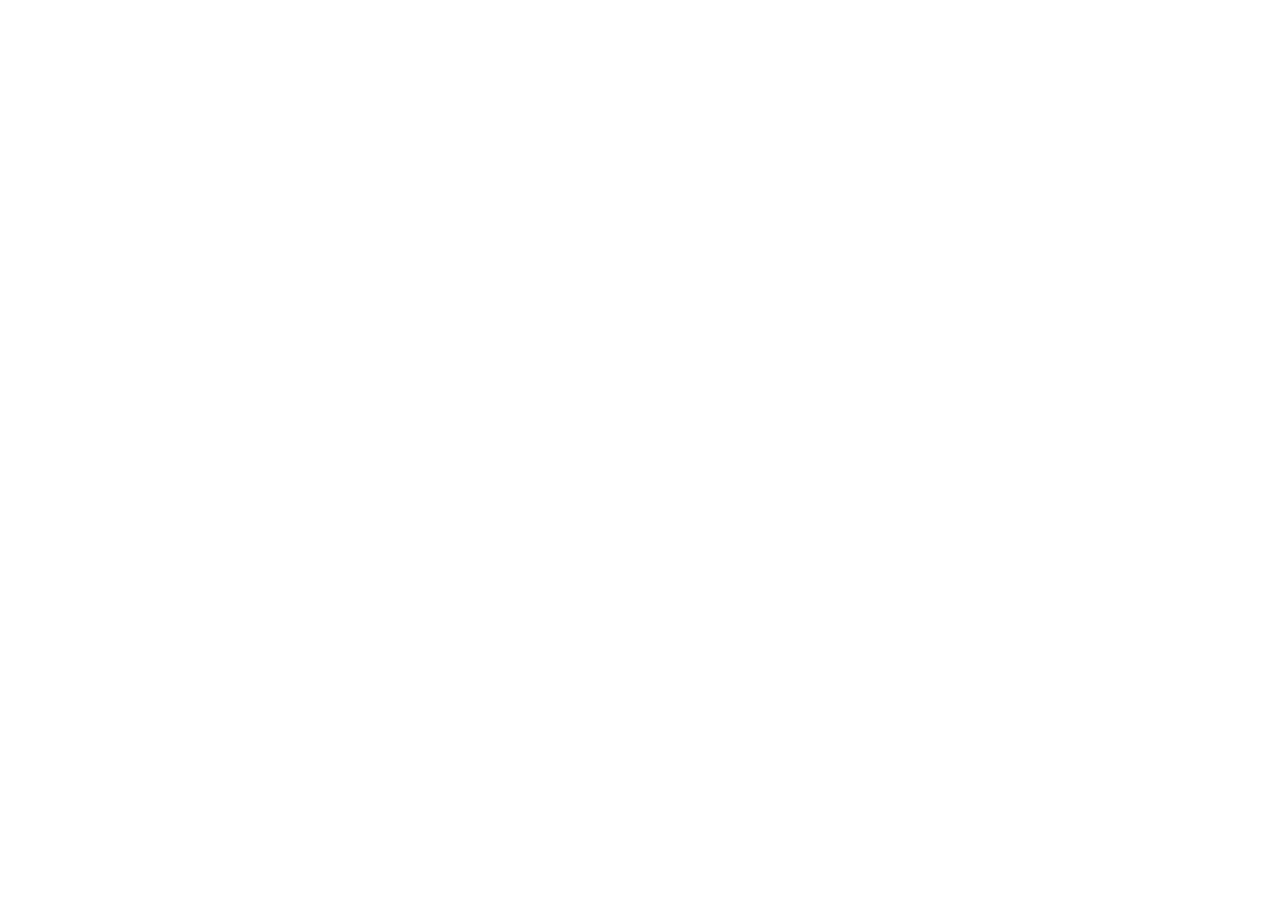
==== index.html @ 79343aa2 "Add static site, GitHub Pages workflow, deployment docs Made-with: Cursor" ====
<!DOCTYPE html>
<html lang="en">
<head>
    <meta charset="UTF-8">
    <meta name="viewport" content="width=device-width, initial-scale=1.0">
    <title>Rotharsteig</title>
    <style>
        html, body {
            margin: 0;
            padding: 0;
            width: 100%;
            height: 100%;
            overflow: hidden;
        }
        iframe {
            display: block;
            width: 100%;
            height: 100%;
            border: 0;
        }
    </style>
</head>
<body>
    <iframe src="https://www.google.com/maps/d/embed?mid=1tMYhOov-lUdzFzvPdeNLQQ5P7MlCr9I&ehbc=2E312F"></iframe>
</body>
</html>
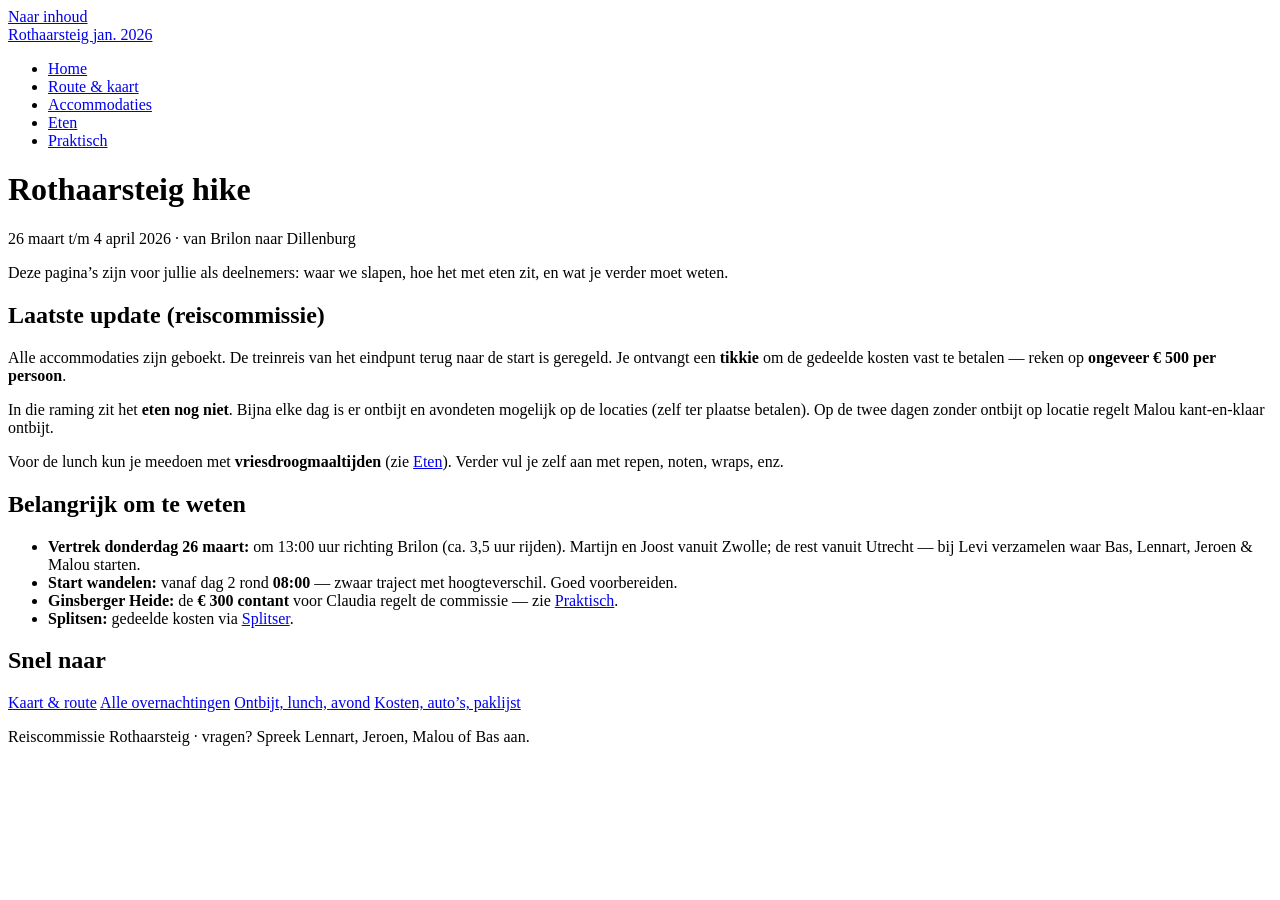
==== commit 6d4ee07d: "Update Splitser, auto’s, Claudia cash, GPX/paklijst, Wilgersdorf ontbijt, verrassing avond 1 Made-wi" ====
--- a/index.html
+++ b/index.html
@@ -1,26 +1,70 @@
 <!DOCTYPE html>
-<html lang="en">
+<html lang="nl">
 <head>
-    <meta charset="UTF-8">
-    <meta name="viewport" content="width=device-width, initial-scale=1.0">
-    <title>Rotharsteig</title>
-    <style>
-        html, body {
-            margin: 0;
-            padding: 0;
-            width: 100%;
-            height: 100%;
-            overflow: hidden;
-        }
-        iframe {
-            display: block;
-            width: 100%;
-            height: 100%;
-            border: 0;
-        }
-    </style>
+  <meta charset="UTF-8">
+  <meta name="viewport" content="width=device-width, initial-scale=1.0">
+  <title>Rothaarsteig — januari 2026</title>
+  <meta name="description" content="Informatie voor deelnemers: Rothaarsteig hike 26 maart t/m 4 april 2026.">
+  <link rel="preconnect" href="https://fonts.googleapis.com">
+  <link rel="preconnect" href="https://fonts.gstatic.com" crossorigin>
+  <link href="https://fonts.googleapis.com/css2?family=DM+Sans:ital,opsz,wght@0,9..40,400;0,9..40,600;1,9..40,400&family=Fraunces:ital,opsz,wght@0,9..144,500;0,9..144,600&display=swap" rel="stylesheet">
+  <link rel="stylesheet" href="assets/css/styles.css">
 </head>
 <body>
-    <iframe src="https://www.google.com/maps/d/embed?mid=1tMYhOov-lUdzFzvPdeNLQQ5P7MlCr9I&ehbc=2E312F"></iframe>
+  <a class="skip-link" href="#main">Naar inhoud</a>
+  <header class="site-header">
+    <div class="site-header__inner">
+      <a class="brand" href="index.html">Rothaarsteig <span>jan. 2026</span></a>
+      <nav aria-label="Hoofdmenu">
+        <ul class="nav">
+          <li><a href="index.html" aria-current="page">Home</a></li>
+          <li><a href="route.html">Route &amp; kaart</a></li>
+          <li><a href="accommodaties.html">Accommodaties</a></li>
+          <li><a href="eten.html">Eten</a></li>
+          <li><a href="praktisch.html">Praktisch</a></li>
+        </ul>
+      </nav>
+    </div>
+  </header>
+
+  <main id="main">
+    <div class="hero">
+      <h1>Rothaarsteig hike</h1>
+      <p class="lead">26 maart t/m 4 april 2026 · van Brilon naar Dillenburg</p>
+      <p class="muted">Deze pagina’s zijn voor jullie als deelnemers: waar we slapen, hoe het met eten zit, en wat je verder moet weten.</p>
+    </div>
+
+    <div class="grid-2">
+      <div class="card">
+        <h2>Laatste update (reiscommissie)</h2>
+        <p>Alle accommodaties zijn geboekt. De treinreis van het eindpunt terug naar de start is geregeld. Je ontvangt een <strong>tikkie</strong> om de gedeelde kosten vast te betalen — reken op <strong>ongeveer €&nbsp;500 per persoon</strong>.</p>
+        <p>In die raming zit het <strong>eten nog niet</strong>. Bijna elke dag is er ontbijt en avondeten mogelijk op de locaties (zelf ter plaatse betalen). Op de twee dagen zonder ontbijt op locatie regelt Malou kant-en-klaar ontbijt.</p>
+        <p>Voor de lunch kun je meedoen met <strong>vriesdroogmaaltijden</strong> (zie <a href="eten.html">Eten</a>). Verder vul je zelf aan met repen, noten, wraps, enz.</p>
+      </div>
+      <div class="card">
+        <h2>Belangrijk om te weten</h2>
+        <ul class="clean">
+          <li><strong>Vertrek donderdag 26 maart:</strong> om 13:00 uur richting Brilon (ca. 3,5 uur rijden). Martijn en Joost vanuit Zwolle; de rest vanuit Utrecht — bij Levi verzamelen waar Bas, Lennart, Jeroen &amp; Malou starten.</li>
+          <li><strong>Start wandelen:</strong> vanaf dag 2 rond <strong>08:00</strong> — zwaar traject met hoogteverschil. Goed voorbereiden.</li>
+          <li><strong>Ginsberger Heide:</strong> de <strong>€&nbsp;300 contant</strong> voor Claudia regelt de commissie — zie <a href="praktisch.html">Praktisch</a>.</li>
+          <li><strong>Splitsen:</strong> gedeelde kosten via <a href="praktisch.html#splitser">Splitser</a>.</li>
+        </ul>
+      </div>
+    </div>
+
+    <div class="card">
+      <h2>Snel naar</h2>
+      <div class="btn-row">
+        <a class="btn btn--primary" href="route.html">Kaart &amp; route</a>
+        <a class="btn btn--secondary" href="accommodaties.html">Alle overnachtingen</a>
+        <a class="btn btn--secondary" href="eten.html">Ontbijt, lunch, avond</a>
+        <a class="btn btn--secondary" href="praktisch.html">Kosten, auto’s, paklijst</a>
+      </div>
+    </div>
+  </main>
+
+  <footer class="site-footer">
+    <p>Reiscommissie Rothaarsteig · vragen? Spreek Lennart, Jeroen, Malou of Bas aan.</p>
+  </footer>
 </body>
-</html>+</html>
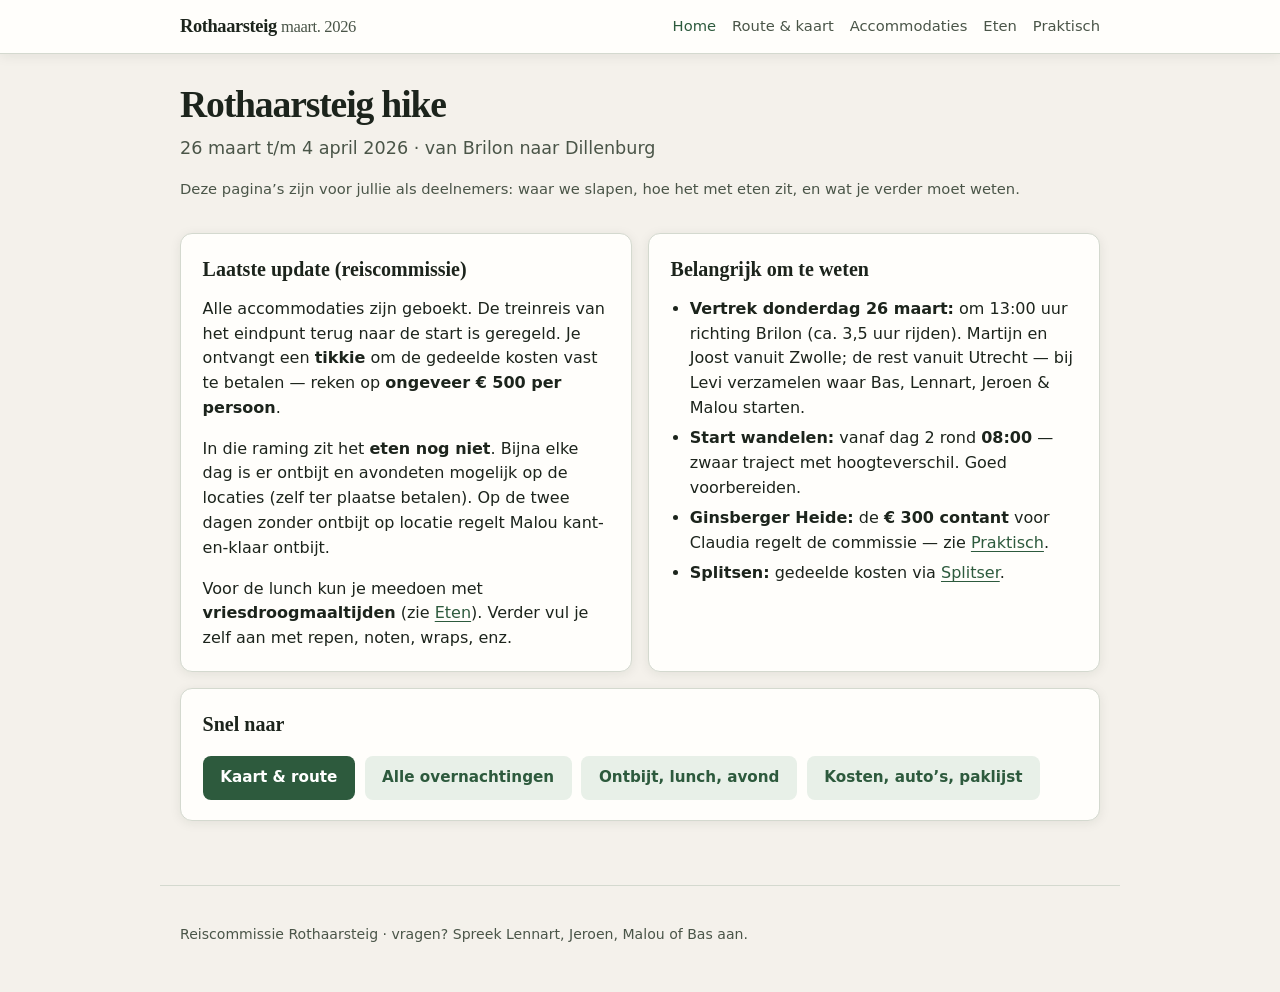
==== commit 64ed292d: "add new stuff" ====
--- a/index.html
+++ b/index.html
@@ -14,7 +14,7 @@
   <a class="skip-link" href="#main">Naar inhoud</a>
   <header class="site-header">
     <div class="site-header__inner">
-      <a class="brand" href="index.html">Rothaarsteig <span>jan. 2026</span></a>
+      <a class="brand" href="index.html">Rothaarsteig <span>maart. 2026</span></a>
       <nav aria-label="Hoofdmenu">
         <ul class="nav">
           <li><a href="index.html" aria-current="page">Home</a></li>
--- a/assets/css/styles.css
+++ b/assets/css/styles.css
@@ -0,0 +1,378 @@
+/* Rothaarsteig — deelnemerssite */
+:root {
+  --bg: #f4f1eb;
+  --surface: #fffefb;
+  --ink: #1c241c;
+  --muted: #4a5548;
+  --accent: #2d5a3d;
+  --accent-soft: #e8f0e8;
+  --border: #d4d9cf;
+  --shadow: 0 2px 12px rgba(28, 36, 28, 0.08);
+  --radius: 12px;
+  --font: "DM Sans", system-ui, sans-serif;
+  --font-display: "Fraunces", Georgia, serif;
+}
+
+*,
+*::before,
+*::after {
+  box-sizing: border-box;
+}
+
+html {
+  scroll-behavior: smooth;
+}
+
+body {
+  margin: 0;
+  font-family: var(--font);
+  font-size: 1rem;
+  line-height: 1.55;
+  color: var(--ink);
+  background: var(--bg);
+  min-height: 100vh;
+}
+
+a {
+  color: var(--accent);
+  text-decoration-thickness: 1px;
+  text-underline-offset: 3px;
+}
+
+a:hover {
+  color: #1e4028;
+}
+
+.skip-link {
+  position: absolute;
+  left: -9999px;
+  top: 0;
+  padding: 0.75rem 1rem;
+  background: var(--accent);
+  color: #fff;
+  z-index: 100;
+}
+
+.skip-link:focus {
+  left: 0.5rem;
+  top: 0.5rem;
+}
+
+.site-header {
+  background: var(--surface);
+  border-bottom: 1px solid var(--border);
+  position: sticky;
+  top: 0;
+  z-index: 50;
+  box-shadow: var(--shadow);
+}
+
+.site-header__inner {
+  max-width: 960px;
+  margin: 0 auto;
+  padding: 0.75rem 1.25rem;
+  display: flex;
+  flex-wrap: wrap;
+  align-items: center;
+  justify-content: space-between;
+  gap: 0.75rem;
+}
+
+.brand {
+  font-family: var(--font-display);
+  font-weight: 600;
+  font-size: 1.15rem;
+  letter-spacing: -0.02em;
+  color: var(--ink);
+  text-decoration: none;
+}
+
+.brand:hover {
+  color: var(--accent);
+}
+
+.brand span {
+  font-weight: 400;
+  color: var(--muted);
+  font-size: 0.9em;
+}
+
+.nav {
+  display: flex;
+  flex-wrap: wrap;
+  gap: 0.35rem 1rem;
+  list-style: none;
+  margin: 0;
+  padding: 0;
+}
+
+.nav a {
+  font-size: 0.92rem;
+  font-weight: 500;
+  color: var(--muted);
+  text-decoration: none;
+}
+
+.nav a:hover,
+.nav a[aria-current="page"] {
+  color: var(--accent);
+}
+
+main {
+  max-width: 960px;
+  margin: 0 auto;
+  padding: 1.75rem 1.25rem 3rem;
+}
+
+.hero {
+  margin-bottom: 2rem;
+}
+
+.hero h1 {
+  font-family: var(--font-display);
+  font-size: clamp(1.75rem, 4vw, 2.35rem);
+  font-weight: 600;
+  letter-spacing: -0.03em;
+  line-height: 1.2;
+  margin: 0 0 0.5rem;
+}
+
+.lead {
+  font-size: 1.1rem;
+  color: var(--muted);
+  margin: 0 0 1rem;
+}
+
+.card {
+  background: var(--surface);
+  border: 1px solid var(--border);
+  border-radius: var(--radius);
+  padding: 1.25rem 1.35rem;
+  margin-bottom: 1rem;
+  box-shadow: var(--shadow);
+}
+
+.card h2 {
+  font-family: var(--font-display);
+  font-size: 1.25rem;
+  margin: 0 0 0.75rem;
+  color: var(--ink);
+}
+
+.card h3 {
+  font-size: 1rem;
+  margin: 1rem 0 0.4rem;
+  color: var(--accent);
+}
+
+.card p:last-child,
+.card ul:last-child {
+  margin-bottom: 0;
+}
+
+.card p,
+.card ul {
+  margin-top: 0;
+}
+
+ul.clean {
+  margin: 0;
+  padding-left: 1.2rem;
+}
+
+ul.clean li {
+  margin-bottom: 0.35rem;
+}
+
+.grid-2 {
+  display: grid;
+  gap: 1rem;
+}
+
+@media (min-width: 640px) {
+  .grid-2 {
+    grid-template-columns: 1fr 1fr;
+  }
+}
+
+.btn {
+  display: inline-flex;
+  align-items: center;
+  justify-content: center;
+  gap: 0.4rem;
+  padding: 0.65rem 1.1rem;
+  font-family: var(--font);
+  font-size: 0.95rem;
+  font-weight: 600;
+  border-radius: 8px;
+  border: none;
+  cursor: pointer;
+  text-decoration: none;
+  transition: background 0.15s, transform 0.1s;
+}
+
+.btn--primary {
+  background: var(--accent);
+  color: #fff;
+}
+
+.btn--primary:hover {
+  background: #234a30;
+  color: #fff;
+}
+
+.btn--secondary {
+  background: var(--accent-soft);
+  color: var(--accent);
+}
+
+.btn--secondary:hover {
+  background: #dce8dc;
+  color: #1e4028;
+}
+
+.btn-row {
+  display: flex;
+  flex-wrap: wrap;
+  gap: 0.6rem;
+  margin-top: 1rem;
+}
+
+.map-frame {
+  width: 100%;
+  height: min(70vh, 560px);
+  border: 1px solid var(--border);
+  border-radius: var(--radius);
+  display: block;
+}
+
+.day-block {
+  border-left: 4px solid var(--accent);
+  padding-left: 1rem;
+  margin-bottom: 1.5rem;
+}
+
+.day-block:last-child {
+  margin-bottom: 0;
+}
+
+.day-block h3 {
+  font-family: var(--font-display);
+  font-size: 1.1rem;
+  margin: 0 0 0.35rem;
+  color: var(--ink);
+}
+
+.day-meta {
+  font-size: 0.88rem;
+  color: var(--muted);
+  margin-bottom: 0.5rem;
+}
+
+.tag {
+  display: inline-block;
+  font-size: 0.75rem;
+  font-weight: 600;
+  text-transform: uppercase;
+  letter-spacing: 0.04em;
+  color: var(--accent);
+  background: var(--accent-soft);
+  padding: 0.2rem 0.5rem;
+  border-radius: 4px;
+  margin-right: 0.35rem;
+}
+
+table.info {
+  width: 100%;
+  border-collapse: collapse;
+  font-size: 0.92rem;
+}
+
+table.info th,
+table.info td {
+  text-align: left;
+  padding: 0.5rem 0.65rem;
+  border-bottom: 1px solid var(--border);
+  vertical-align: top;
+}
+
+table.info th {
+  color: var(--muted);
+  font-weight: 500;
+  width: 7.5rem;
+}
+
+.schedule-wrap {
+  overflow-x: auto;
+  margin: 0.75rem 0 0;
+  -webkit-overflow-scrolling: touch;
+}
+
+table.schedule {
+  width: 100%;
+  min-width: 28rem;
+  border-collapse: collapse;
+  font-size: 0.86rem;
+}
+
+table.schedule thead th {
+  text-align: left;
+  padding: 0.5rem 0.55rem;
+  background: var(--accent-soft);
+  color: var(--ink);
+  font-weight: 600;
+  border-bottom: 1px solid var(--border);
+  white-space: nowrap;
+}
+
+table.schedule td {
+  padding: 0.45rem 0.55rem;
+  border-bottom: 1px solid var(--border);
+  vertical-align: top;
+}
+
+table.schedule tbody tr:last-child td {
+  border-bottom: none;
+}
+
+.callout {
+  background: var(--accent-soft);
+  border-radius: var(--radius);
+  padding: 1rem 1.15rem;
+  margin: 1rem 0;
+  border: 1px solid #c5d6c5;
+}
+
+.callout strong {
+  color: var(--accent);
+}
+
+.muted {
+  color: var(--muted);
+  font-size: 0.92rem;
+}
+
+.site-footer {
+  max-width: 960px;
+  margin: 0 auto;
+  padding: 1.5rem 1.25rem 2rem;
+  border-top: 1px solid var(--border);
+  font-size: 0.88rem;
+  color: var(--muted);
+}
+
+.participant-grid {
+  display: grid;
+  grid-template-columns: repeat(auto-fill, minmax(140px, 1fr));
+  gap: 0.5rem;
+  list-style: none;
+  padding: 0;
+  margin: 0;
+}
+
+.participant-grid li {
+  background: var(--accent-soft);
+  padding: 0.5rem 0.75rem;
+  border-radius: 8px;
+  font-weight: 500;
+}
